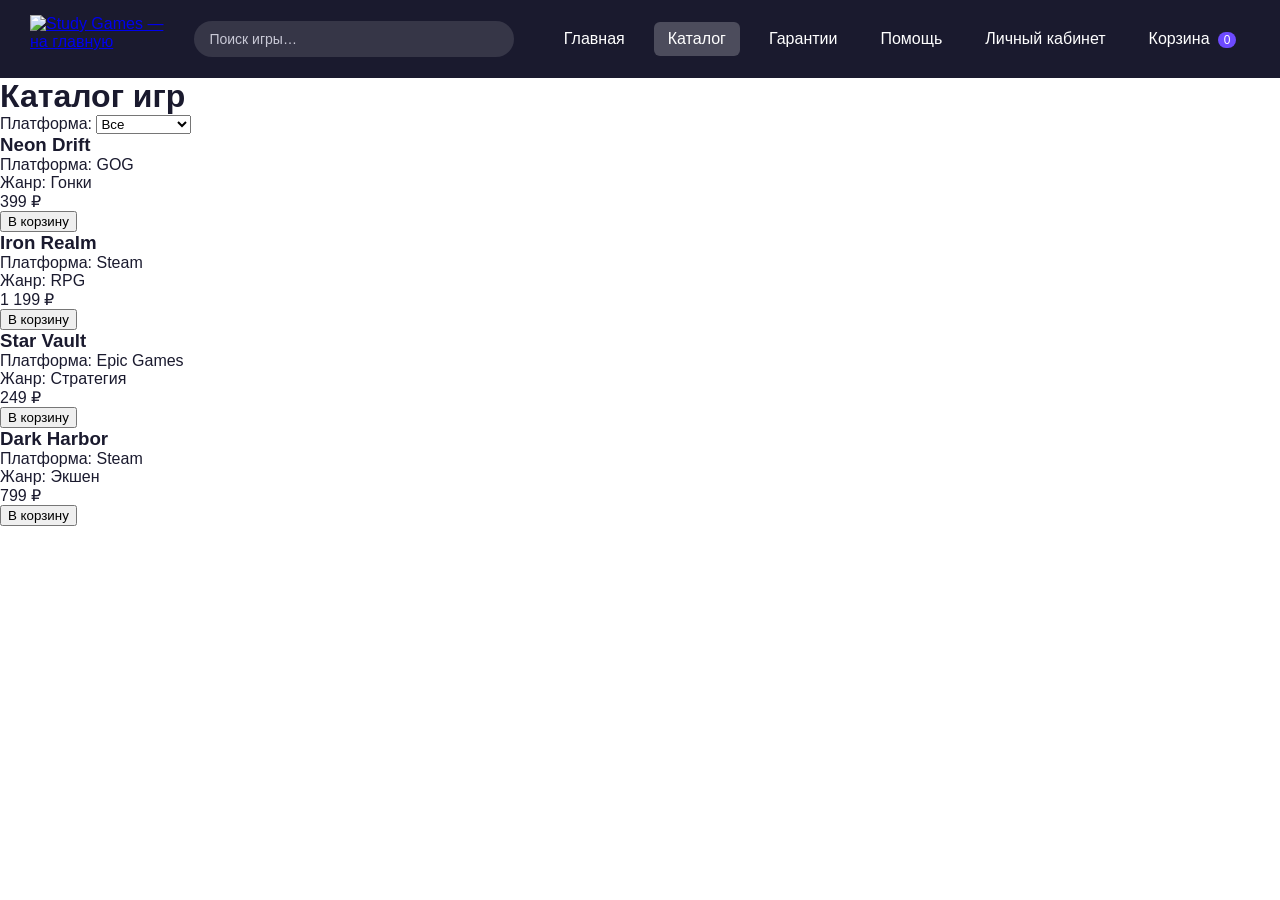
==== catalog.html @ 22a23ab3 "feat: add game catalog page with filtering and cart functionality - Removed existing style.css file " ====
<!DOCTYPE html>
<html lang="ru">
<head>
    <meta charset="UTF-8">
    <meta name="viewport" content="width=device-width, initial-scale=1.0">
    <title>Каталог — Study Games</title>
    <link rel="stylesheet" href="style.css">
    <link rel="stylesheet" href="catalog.css">
    <script src="script.js" defer></script>
    <script src="catalog.js" defer></script>
</head>
<body>
    <header class="site-header">
        <a class="logo" href="index.html">
            <img src="preview(head).png" alt="Study Games — на главную" width="300" height="100">
        </a>

        <form class="search" role="search" action="catalog.html">
            <input type="search" id="search-input" name="q"
                   placeholder="Поиск игры…" aria-label="Поиск игры">
        </form>

        <button class="burger" id="burger" type="button"
                aria-label="Открыть меню" aria-expanded="false" aria-controls="main-nav">☰</button>

        <nav class="main-nav" id="main-nav">
            <a href="index.html">Главная</a>
            <a href="catalog.html" aria-current="page">Каталог</a>
            <a href="guarantees.html">Гарантии</a>
            <a href="help.html">Помощь</a>
            <a href="cabinet.html">Личный кабинет</a>
            <a href="cart.html" class="cart-link">Корзина <span class="cart-count" id="cart-count">0</span></a>
        </nav>
    </header>

    <main>
        <h1>Каталог игр</h1>

        <label>
            Платформа:
            <select id="platform">
                <option value="all">Все</option>
                <option value="Steam">Steam</option>
                <option value="GOG">GOG</option>
                <option value="Epic Games">Epic Games</option>
            </select>
        </label>

        <div class="games">

            <div class="card" data-platform="GOG">
                <div class="cover" style="background-color: #6d4aff;"></div>
                <h3>Neon Drift</h3>
                <p>Платформа: GOG</p>
                <p>Жанр: Гонки</p>
                <p class="price">399 ₽</p>
                <button>В корзину</button>
            </div>

            <div class="card" data-platform="Steam">
                <div class="cover" style="background-color: #5b6070;"></div>
                <h3>Iron Realm</h3>
                <p>Платформа: Steam</p>
                <p>Жанр: RPG</p>
                <p class="price">1 199 ₽</p>
                <button>В корзину</button>
            </div>

            <div class="card" data-platform="Epic Games">
                <div class="cover" style="background-color: #1a1a2e;"></div>
                <h3>Star Vault</h3>
                <p>Платформа: Epic Games</p>
                <p>Жанр: Стратегия</p>
                <p class="price">249 ₽</p>
                <button>В корзину</button>
            </div>

            <div class="card" data-platform="Steam">
                <div class="cover" style="background-color: #c8323f;"></div>
                <h3>Dark Harbor</h3>
                <p>Платформа: Steam</p>
                <p>Жанр: Экшен</p>
                <p class="price">799 ₽</p>
                <button>В корзину</button>
            </div>

        </div>
    </main>
</body>
</html>
---- style.css ----
/* Основные цвета сайта */
:root {
    --color-dark: #1a1a2e; /* глубокий темно-синий цвет */
    --color-primary: #6d4aff; /* основной фиолетовый акцент */
    --color-bg: #f4f5fa; /* общий цвет фона страницы */
    --color-muted: #5b6070; /* приглушенный серый для текста */
    --color-danger: #c8323f; /* красный для иконок/ошибок */
}

/* Сброс стилей, чтобы рамки и отступы не ломали верстку */
* {
    box-sizing: border-box; 
}

body {
    margin: 0; 
    font-family: Inter, Arial, sans-serif; 
    color: var(--color-dark); 
}

h1, h2, h3 {
    font-family: Montserrat, Arial, sans-serif; 
    margin: 0; 
}

p {
    margin: 0; /* убираем стандартные отступы у параграфов */
}

/* Центрирующий блок для контента */
.container {
    max-width: 1200px; 
    margin: 0 auto; 
    padding: 0 16px; 
}

/* Шапка сайта */
.site-header {
    display: flex; 
    align-items: center; 
    justify-content: space-between; 
    flex-wrap: wrap;             
    gap: 16px; 
    padding: 15px 30px; 
    background-color: #1a1a2e;
    position: relative; 
}

.logo img {
    display: block; 
    height: 48px; 
    width: auto; 
}

/* Поиск */
.search {
    flex: 1; 
    max-width: 320px; 
    position: relative; 
}

.search input {
    width: 100%; 
    padding: 9px 14px; 
    border: 1px solid transparent; 
    border-radius: 20px; 
    background-color: rgba(255, 255, 255, 0.12); 
    color: white;
    font-size: 14px;
}

.search input::placeholder {
    color: #c9c9d6; /* цвет текста-подсказки внутри поля */
}

.search input:focus {
    outline: none;
    border-color: #6d4aff; 
    background-color: rgba(255, 255, 255, 0.18); 
}

/* Выпадающий список с подсказками при поиске */
.suggestions {
    position: absolute; 
    top: 100%; 
    left: 0; 
    right: 0; 
    z-index: 5; 
    margin: 4px 0 0; 
    padding: 0; 
    list-style: none; 
    background: white;
    border-radius: 8px; 
}

.suggestions a {
    display: block; 
    padding: 8px 14px; 
    color: var(--color-dark);
    text-decoration: none; 
}

.suggestions a:hover {
    background-color: var(--color-bg); 
}

/* Навигация в шапке */
.main-nav {
    display: flex; 
    align-items: center; 
}

.main-nav a {
    color: white;
    text-decoration: none; 
    margin-left: 15px; 
    padding: 8px 14px; 
    border-radius: 6px; 
    transition: background-color 0.3s, box-shadow 0.3s; 
}

.main-nav a:hover,
.main-nav a:focus-visible {
    background-color: rgba(255, 255, 254, 0.15); 
    box-shadow: 0 0 12px #f8f7f7; 
    outline: none; 
}

/* Подсветка открытой страницы в меню */
.main-nav a[aria-current="page"] {
    background-color: rgba(255, 255, 255, 0.22); 
}

/* Счетчик товаров возле корзины */
.cart-count {
    display: inline-block; 
    min-width: 18px; 
    padding: 1px 5px; 
    margin-left: 4px; 
    border-radius: 10px; 
    background-color: #6d4aff;
    color: white;
    font-size: 12px;
    text-align: center; 
}

/* Кнопка меню (бургер) для телефонов */
.burger {
    display: none; 
    background: none;
    border: 1px solid rgba(255, 255, 255, 0.4); 
    border-radius: 6px;
    color: white;
    font-size: 22px;
    padding: 4px 12px;
    cursor: pointer; 
}

/* Секция с карточками игр */
.hero {
    padding: 32px 0; 
    background-color: var(--color-bg);
}

.eyebrow {
    margin-bottom: 8px;
    color: var(--color-primary);
    font-size: 12px;
    font-weight: bold;
    text-transform: uppercase; 
}

.hero h1 {
    font-size: 26px;
}

.hero-lead {
    margin: 8px 0 24px; 
    color: var(--color-muted);
}

/* Сетка для игр: по умолчанию 2 колонки */
.game-grid {
    display: grid; 
    grid-template-columns: repeat(2, 1fr); 
    gap: 8px; 
}

.game-card {
    display: flex; 
    flex-direction: column; 
    gap: 4px; 
    padding: 12px; 
    background: white;
    border-radius: 12px; 
}

.game-card img {
    width: 100%; 
    aspect-ratio: 4 / 3; 
    object-fit: cover; 
    object-position: center top; 
    border-radius: 8px; 
    background-color: var(--color-bg);   
}

.meta {
    color: var(--color-muted);
    font-size: 12px; 
}

/* Бейдж с названием платформы (Steam / GOG) */
.badge {
    align-self: flex-start; 
    padding: 2px 8px; 
    border: 2px solid var(--color-dark); 
    border-radius: 6px; 
    font-size: 12px;
    font-weight: bold; 
}

.price-row {
    display: flex; 
    align-items: center; 
    justify-content: space-between; 
    margin: 8px 0; 
}

.heart {
    border: none;
    background: none; 
    color: var(--color-danger);
    font-size: 22px; 
    cursor: pointer; 
}

/* Кнопка покупки */
.btn {
    padding: 10px 16px; 
    border: none;
    border-radius: 8px; 
    background-color: var(--color-dark);
    color: white;
    font-weight: bold;
    cursor: pointer; 
}

.btn:hover {
    background-color: var(--color-primary); 
}

.btn:active {
    background-color: black; 
}

.btn:focus-visible {
    outline: 3px solid var(--color-primary); 
    outline-offset: 2px; 
}

/* Секция новостей */
.news {
    padding: 48px 0; 
}

.news h2 {
    margin-bottom: 24px; 
}

.news-grid {
    display: grid; 
    grid-template-columns: 1fr; 
    gap: 16px; 
}

.news-card {
    border: 1px solid #ddd; 
    border-radius: 12px;
    overflow: hidden; 
}

.news-card__banner {
    padding: 32px 16px;
    color: white;
    font-size: 28px;
    font-weight: bold;
    text-align: center; 
}

/* Разные цвета для баннеров новостей */
.banner-1 { background-color: var(--color-dark); }
.banner-2 { background-color: var(--color-primary); }
.banner-3 { background-color: var(--color-muted); }

.news-card__body {
    display: flex;
    flex-direction: column; 
    gap: 8px; 
    padding: 16px; 
}

.news-card__body p {
    color: var(--color-muted);
}

.news-card__date {
    font-size: 12px; 
}

/* Подвал сайта */
.site-footer {
    padding: 32px 0;
    background-color: var(--color-bg);
}

.footer__inner {
    display: flex;
    flex-direction: column;
    gap: 16px; 
}

.footer__nav,
.footer__social {
    display: flex;
    flex-wrap: wrap; 
    gap: 8px 24px; 
    margin: 0;
    padding: 0;
    list-style: none; 
}

.site-footer a {
    color: var(--color-dark);
}

.footer__note {
    color: var(--color-muted);
    font-size: 12px; 
}

/* Медиа-запрос: Планшеты (экраны от 769px и шире) */
@media (min-width: 769px) {
    .container {
        padding: 0 32px; 
    }

    .hero h1 {
        font-size: 32px; 
    }

    .game-grid {
        gap: 16px; 
    }

    .news-grid {
        grid-template-columns: repeat(3, 1fr); 
    }
}

/* Медиа-запрос: Компьютеры (экраны от 1024px и шире) */
@media (min-width: 1024px) {
    .game-grid {
        grid-template-columns: repeat(4, 1fr); 
    }
}

/* Медиа-запрос: Телефоны (экраны до 768px включительно) */
@media (max-width: 768px) {
    .site-header {
        padding: 12px 16px; 
    }

    .logo {
        order: 1; 
    }

    .burger {
        order: 2; 
        display: block; 
    }

    .search {
        order: 3; 
        flex-basis: 100%; 
        max-width: none; 
    }

    .main-nav {
        display: none;
        position: absolute; 
        top: 100%; 
        left: 0;
        right: 0;
        flex-direction: column; 
        align-items: stretch; 
        background-color: #1a1a2e;
        padding: 8px 16px 16px;
        z-index: 10;
    }

    .main-nav.open {
        display: flex; 
    }

    .main-nav a {
        margin-left: 0; 
        padding: 12px 14px; 
    }
}
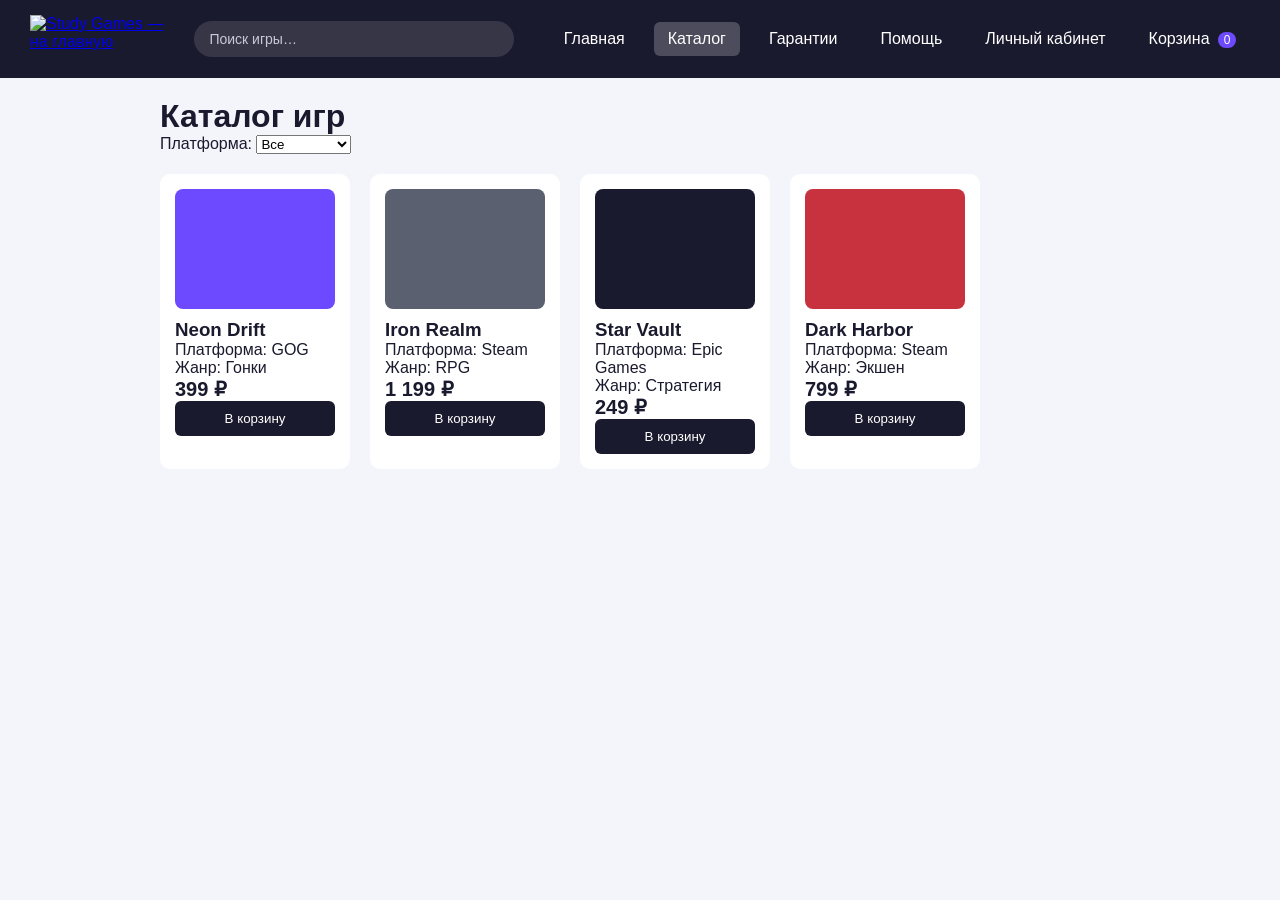
==== commit 1ff93721: "fix: update paths for CSS and JS files in catalog and index HTML" ====
--- a/catalog.html
+++ b/catalog.html
@@ -4,10 +4,10 @@
     <meta charset="UTF-8">
     <meta name="viewport" content="width=device-width, initial-scale=1.0">
     <title>Каталог — Study Games</title>
-    <link rel="stylesheet" href="style.css">
-    <link rel="stylesheet" href="catalog.css">
-    <script src="script.js" defer></script>
-    <script src="catalog.js" defer></script>
+    <link rel="stylesheet" href="css/style.css">
+    <link rel="stylesheet" href="css/catalog.css">
+    <script src="js/script.js" defer></script>
+    <script src="js/catalog.js" defer></script>
 </head>
 <body>
     <header class="site-header">
--- a/css/style.css
+++ b/css/style.css
@@ -0,0 +1,409 @@
+/* Основные цвета сайта */
+:root {
+    --color-dark: #1a1a2e; /* глубокий темно-синий цвет */
+    --color-primary: #6d4aff; /* основной фиолетовый акцент */
+    --color-bg: #f4f5fa; /* общий цвет фона страницы */
+    --color-muted: #5b6070; /* приглушенный серый для текста */
+    --color-danger: #c8323f; /* красный для иконок/ошибок */
+}
+
+/* Сброс стилей, чтобы рамки и отступы не ломали верстку */
+* {
+    box-sizing: border-box; 
+}
+
+body {
+    margin: 0; 
+    font-family: Inter, Arial, sans-serif; 
+    color: var(--color-dark); 
+}
+
+h1, h2, h3 {
+    font-family: Montserrat, Arial, sans-serif; 
+    margin: 0; 
+}
+
+p {
+    margin: 0; /* убираем стандартные отступы у параграфов */
+}
+
+/* Центрирующий блок для контента */
+.container {
+    max-width: 1200px; 
+    margin: 0 auto; 
+    padding: 0 16px; 
+}
+
+/* Шапка сайта */
+.site-header {
+    display: flex; 
+    align-items: center; 
+    justify-content: space-between; 
+    flex-wrap: wrap;             
+    gap: 16px; 
+    padding: 15px 30px; 
+    background-color: #1a1a2e;
+    position: relative; 
+}
+
+.logo img {
+    display: block; 
+    height: 48px; 
+    width: auto; 
+}
+
+/* Поиск */
+.search {
+    flex: 1; 
+    max-width: 320px; 
+    position: relative; 
+}
+
+.search input {
+    width: 100%; 
+    padding: 9px 14px; 
+    border: 1px solid transparent; 
+    border-radius: 20px; 
+    background-color: rgba(255, 255, 255, 0.12); 
+    color: white;
+    font-size: 14px;
+}
+
+.search input::placeholder {
+    color: #c9c9d6; /* цвет текста-подсказки внутри поля */
+}
+
+.search input:focus {
+    outline: none;
+    border-color: #6d4aff; 
+    background-color: rgba(255, 255, 255, 0.18); 
+}
+
+/* Выпадающий список с подсказками при поиске */
+.suggestions {
+    position: absolute; 
+    top: 100%; 
+    left: 0; 
+    right: 0; 
+    z-index: 5; 
+    margin: 4px 0 0; 
+    padding: 0; 
+    list-style: none; 
+    background: white;
+    border-radius: 8px; 
+}
+
+.suggestions a {
+    display: block; 
+    padding: 8px 14px; 
+    color: var(--color-dark);
+    text-decoration: none; 
+}
+
+.suggestions a:hover {
+    background-color: var(--color-bg); 
+}
+
+/* Навигация в шапке */
+.main-nav {
+    display: flex; 
+    align-items: center; 
+}
+
+.main-nav a {
+    color: white;
+    text-decoration: none; 
+    margin-left: 15px; 
+    padding: 8px 14px; 
+    border-radius: 6px; 
+    transition: background-color 0.3s, box-shadow 0.3s; 
+}
+
+.main-nav a:hover,
+.main-nav a:focus-visible {
+    background-color: rgba(255, 255, 254, 0.15); 
+    box-shadow: 0 0 12px #f8f7f7; 
+    outline: none; 
+}
+
+/* Подсветка открытой страницы в меню */
+.main-nav a[aria-current="page"] {
+    background-color: rgba(255, 255, 255, 0.22); 
+}
+
+/* Счетчик товаров возле корзины */
+.cart-count {
+    display: inline-block; 
+    min-width: 18px; 
+    padding: 1px 5px; 
+    margin-left: 4px; 
+    border-radius: 10px; 
+    background-color: #6d4aff;
+    color: white;
+    font-size: 12px;
+    text-align: center; 
+}
+
+/* Кнопка меню (бургер) для телефонов */
+.burger {
+    display: none; 
+    background: none;
+    border: 1px solid rgba(255, 255, 255, 0.4); 
+    border-radius: 6px;
+    color: white;
+    font-size: 22px;
+    padding: 4px 12px;
+    cursor: pointer; 
+}
+
+/* Секция с карточками игр */
+.hero {
+    padding: 32px 0; 
+    background-color: var(--color-bg);
+}
+
+.eyebrow {
+    margin-bottom: 8px;
+    color: var(--color-primary);
+    font-size: 12px;
+    font-weight: bold;
+    text-transform: uppercase; 
+}
+
+.hero h1 {
+    font-size: 26px;
+}
+
+.hero-lead {
+    margin: 8px 0 24px; 
+    color: var(--color-muted);
+}
+
+/* Сетка для игр: по умолчанию 2 колонки */
+.game-grid {
+    display: grid; 
+    grid-template-columns: repeat(2, 1fr); 
+    gap: 8px; 
+}
+
+.game-card {
+    display: flex; 
+    flex-direction: column; 
+    gap: 4px; 
+    padding: 12px; 
+    background: white;
+    border-radius: 12px; 
+}
+
+.game-card img {
+    width: 100%; 
+    aspect-ratio: 4 / 3; 
+    object-fit: cover; 
+    object-position: center top; 
+    border-radius: 8px; 
+    background-color: var(--color-bg);   
+}
+
+.meta {
+    color: var(--color-muted);
+    font-size: 12px; 
+}
+
+/* Бейдж с названием платформы (Steam / GOG) */
+.badge {
+    align-self: flex-start; 
+    padding: 2px 8px; 
+    border: 2px solid var(--color-dark); 
+    border-radius: 6px; 
+    font-size: 12px;
+    font-weight: bold; 
+}
+
+.price-row {
+    display: flex; 
+    align-items: center; 
+    justify-content: space-between; 
+    margin: 8px 0; 
+}
+
+.heart {
+    border: none;
+    background: none; 
+    color: var(--color-danger);
+    font-size: 22px; 
+    cursor: pointer; 
+}
+
+/* Кнопка покупки */
+.btn {
+    padding: 10px 16px; 
+    border: none;
+    border-radius: 8px; 
+    background-color: var(--color-dark);
+    color: white;
+    font-weight: bold;
+    cursor: pointer; 
+}
+
+.btn:hover {
+    background-color: var(--color-primary); 
+}
+
+.btn:active {
+    background-color: black; 
+}
+
+.btn:focus-visible {
+    outline: 3px solid var(--color-primary); 
+    outline-offset: 2px; 
+}
+
+/* Секция новостей */
+.news {
+    padding: 48px 0; 
+}
+
+.news h2 {
+    margin-bottom: 24px; 
+}
+
+.news-grid {
+    display: grid; 
+    grid-template-columns: 1fr; 
+    gap: 16px; 
+}
+
+.news-card {
+    border: 1px solid #ddd; 
+    border-radius: 12px;
+    overflow: hidden; 
+}
+
+.news-card__banner {
+    padding: 32px 16px;
+    color: white;
+    font-size: 28px;
+    font-weight: bold;
+    text-align: center; 
+}
+
+/* Разные цвета для баннеров новостей */
+.banner-1 { background-color: var(--color-dark); }
+.banner-2 { background-color: var(--color-primary); }
+.banner-3 { background-color: var(--color-muted); }
+
+.news-card__body {
+    display: flex;
+    flex-direction: column; 
+    gap: 8px; 
+    padding: 16px; 
+}
+
+.news-card__body p {
+    color: var(--color-muted);
+}
+
+.news-card__date {
+    font-size: 12px; 
+}
+
+/* Подвал сайта */
+.site-footer {
+    padding: 32px 0;
+    background-color: var(--color-bg);
+}
+
+.footer__inner {
+    display: flex;
+    flex-direction: column;
+    gap: 16px; 
+}
+
+.footer__nav,
+.footer__social {
+    display: flex;
+    flex-wrap: wrap; 
+    gap: 8px 24px; 
+    margin: 0;
+    padding: 0;
+    list-style: none; 
+}
+
+.site-footer a {
+    color: var(--color-dark);
+}
+
+.footer__note {
+    color: var(--color-muted);
+    font-size: 12px; 
+}
+
+/* Медиа-запрос: Планшеты (экраны от 769px и шире) */
+@media (min-width: 769px) {
+    .container {
+        padding: 0 32px; 
+    }
+
+    .hero h1 {
+        font-size: 32px; 
+    }
+
+    .game-grid {
+        gap: 16px; 
+    }
+
+    .news-grid {
+        grid-template-columns: repeat(3, 1fr); 
+    }
+}
+
+/* Медиа-запрос: Компьютеры (экраны от 1024px и шире) */
+@media (min-width: 1024px) {
+    .game-grid {
+        grid-template-columns: repeat(4, 1fr); 
+    }
+}
+
+/* Медиа-запрос: Телефоны (экраны до 768px включительно) */
+@media (max-width: 768px) {
+    .site-header {
+        padding: 12px 16px; 
+    }
+
+    .logo {
+        order: 1; 
+    }
+
+    .burger {
+        order: 2; 
+        display: block; 
+    }
+
+    .search {
+        order: 3; 
+        flex-basis: 100%; 
+        max-width: none; 
+    }
+
+    .main-nav {
+        display: none;
+        position: absolute; 
+        top: 100%; 
+        left: 0;
+        right: 0;
+        flex-direction: column; 
+        align-items: stretch; 
+        background-color: #1a1a2e;
+        padding: 8px 16px 16px;
+        z-index: 10;
+    }
+
+    .main-nav.open {
+        display: flex; 
+    }
+
+    .main-nav a {
+        margin-left: 0; 
+        padding: 12px 14px; 
+    }
+}
--- a/css/catalog.css
+++ b/css/catalog.css
@@ -0,0 +1,48 @@
+body {
+    background-color: #f4f5fa;
+}
+
+main {
+    max-width: 1000px;
+    margin: 0 auto;
+    padding: 20px;
+}
+
+.games {
+    display: flex;
+    flex-wrap: wrap;
+    gap: 20px;
+    margin-top: 20px;
+}
+
+.card {
+    width: 190px;
+    padding: 15px;
+    background-color: white;
+    border-radius: 10px;
+}
+
+.cover {
+    height: 120px;
+    margin-bottom: 10px;
+    border-radius: 8px;
+}
+
+.price {
+    font-size: 20px;
+    font-weight: bold;
+}
+
+.card button {
+    width: 100%;
+    padding: 10px;
+    border: none;
+    border-radius: 6px;
+    background-color: #1a1a2e;
+    color: white;
+    cursor: pointer;
+}
+
+.card button:hover {
+    background-color: #6d4aff;
+}
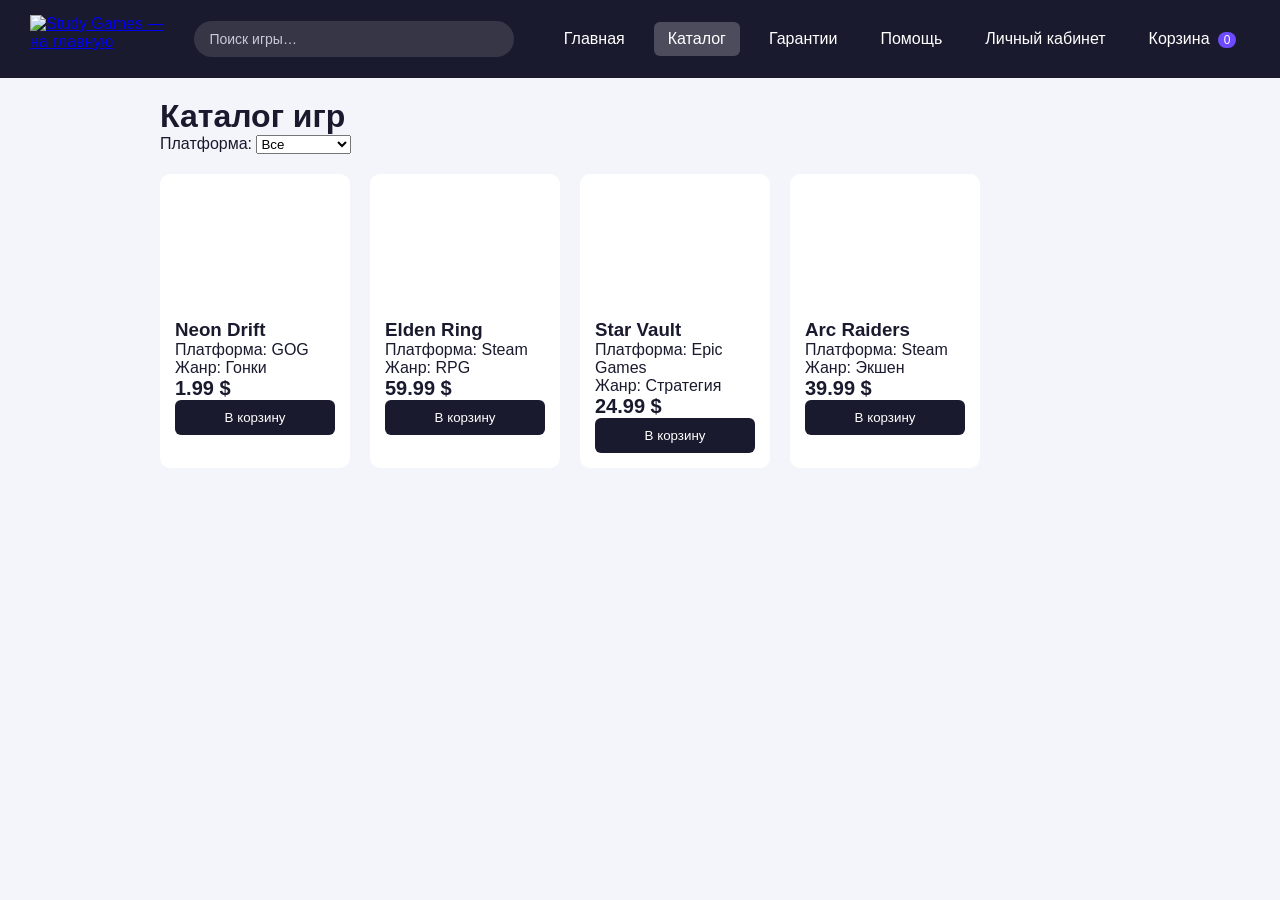
==== commit d4193027: "feat: update game cards with new images and pricing" ====
--- a/catalog.html
+++ b/catalog.html
@@ -49,38 +49,38 @@
         <div class="games">
 
             <div class="card" data-platform="GOG">
-                <div class="cover" style="background-color: #6d4aff;"></div>
+                <div class="cover" style="background-image: url('img/neon drift.png'); background-size: cover; background-position: center;"></div>
                 <h3>Neon Drift</h3>
                 <p>Платформа: GOG</p>
                 <p>Жанр: Гонки</p>
-                <p class="price">399 ₽</p>
+                <p class="price">1.99 $</p>
                 <button>В корзину</button>
             </div>
 
             <div class="card" data-platform="Steam">
-                <div class="cover" style="background-color: #5b6070;"></div>
-                <h3>Iron Realm</h3>
+                <div class="cover" style="background-image: url('img/elden ring.webp'); background-size: cover; background-position: center;"></div>
+                <h3>Elden Ring</h3>
                 <p>Платформа: Steam</p>
                 <p>Жанр: RPG</p>
-                <p class="price">1 199 ₽</p>
+                <p class="price">59.99 $</p>
                 <button>В корзину</button>
             </div>
 
             <div class="card" data-platform="Epic Games">
-                <div class="cover" style="background-color: #1a1a2e;"></div>
+                <div class="cover" style="background-image: url('img/star vault.jpg'); background-size: cover; background-position: center;"></div>
                 <h3>Star Vault</h3>
                 <p>Платформа: Epic Games</p>
                 <p>Жанр: Стратегия</p>
-                <p class="price">249 ₽</p>
+                <p class="price">24.99 $</p>
                 <button>В корзину</button>
             </div>
 
             <div class="card" data-platform="Steam">
-                <div class="cover" style="background-color: #c8323f;"></div>
-                <h3>Dark Harbor</h3>
+                <div class="cover" style="background-image: url('img/arc raiders.jpg'); background-size: cover; background-position: center;"></div>
+                <h3>Arc Raiders</h3>
                 <p>Платформа: Steam</p>
                 <p>Жанр: Экшен</p>
-                <p class="price">799 ₽</p>
+                <p class="price">39.99 $</p>
                 <button>В корзину</button>
             </div>
 
